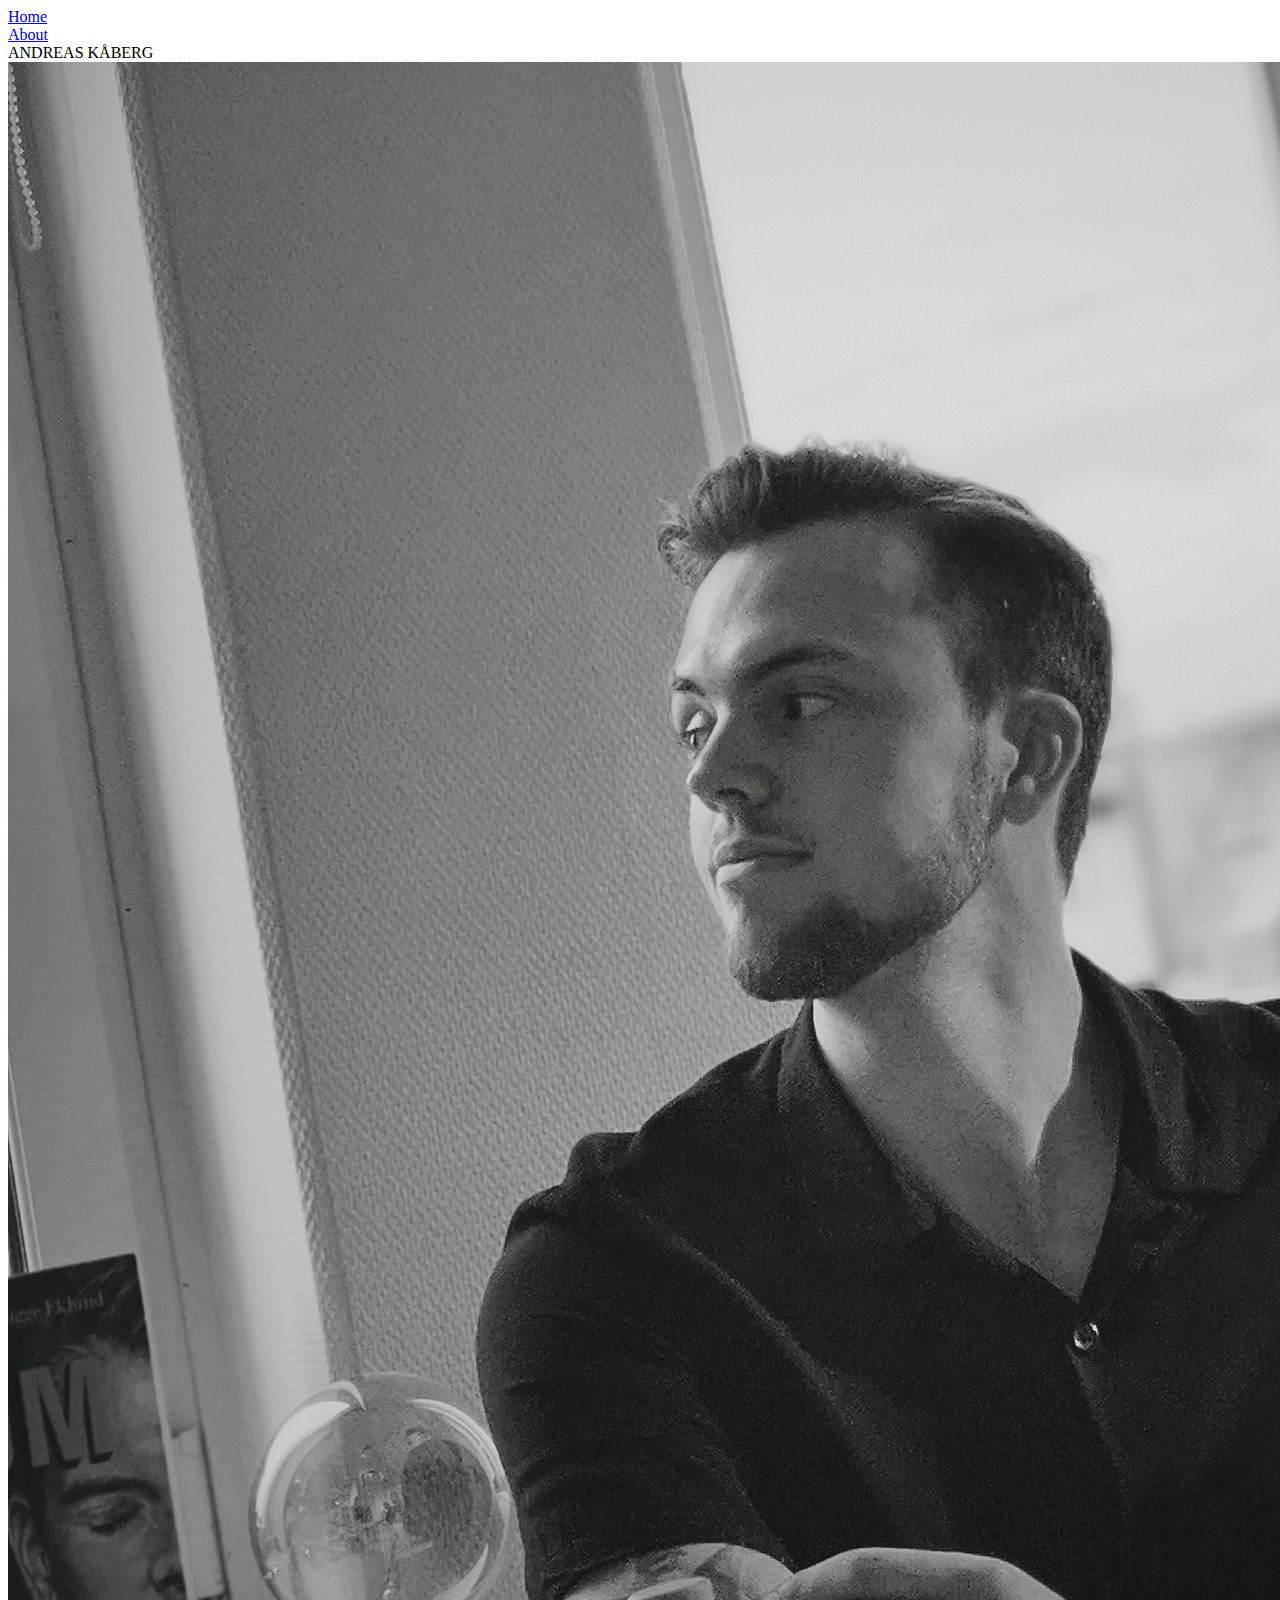
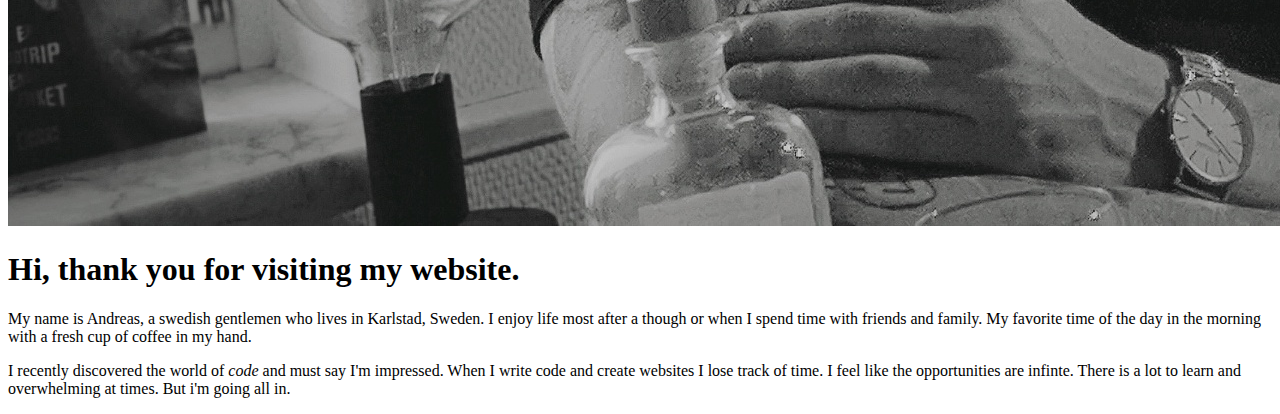
==== about.html @ d24b2565 "Add files via upload" ====
<!DOCTYPE html>
<html lang="en">
<head>
    <meta charset="UTF-8">
    <meta http-equiv="X-UA-Compatible" content="IE=edge">
    <meta name="viewport" content="width=device-width, initial-scale=1.0">
    <title>About</title>
    <link href="https://fonts.googleapis.com/css2?family=Lato&display=swap" rel="stylesheet">
    <link rel="stylesheet" href="style/style.css">
</head>
<body>
    <div class="container">
        <div class="nav-wrapper">
            <div class="left-side">

                <div class="nav-link-wrapper">
                  <a href="index.html">Home</a>
               </div>
               <div class="nav-link-wrapper active-nav-link">
                 <a href="about.html">About</a>
               </div>
            </div>

              <div class="right-side">
                <div class="brand">
                  <div>ANDREAS KÅBERG</div>
               </div>
              </div>
        </div>

        <div class="content-wrapper">
            <div class="two-column-wrapper">
                <div class="profile-image-wrapper">
                   <img src="bild-på-mig.jpg">
                </div>
                <div class="profile-content-wrapper">
                  <h1>Hi, thank you for visiting my website.</h1>


                  <p>My name is Andreas, a swedish gentlemen who lives in Karlstad, Sweden. I enjoy 
                      life most after a though or when I spend time with friends and family.
                      My favorite time of the day in the morning with a fresh cup of coffee in my hand.

                  </p>

                  <p>I recently discovered the world of <em>code</em> and must say I'm impressed.
                    When I write code and create websites I lose track of time. I feel like 
                    the opportunities are infinte. There is a lot to learn and overwhelming at times.
                    But i'm going all in.

                  </p>
                </div>
            </div> 
              

         </div>
        
        </body>
        </html>
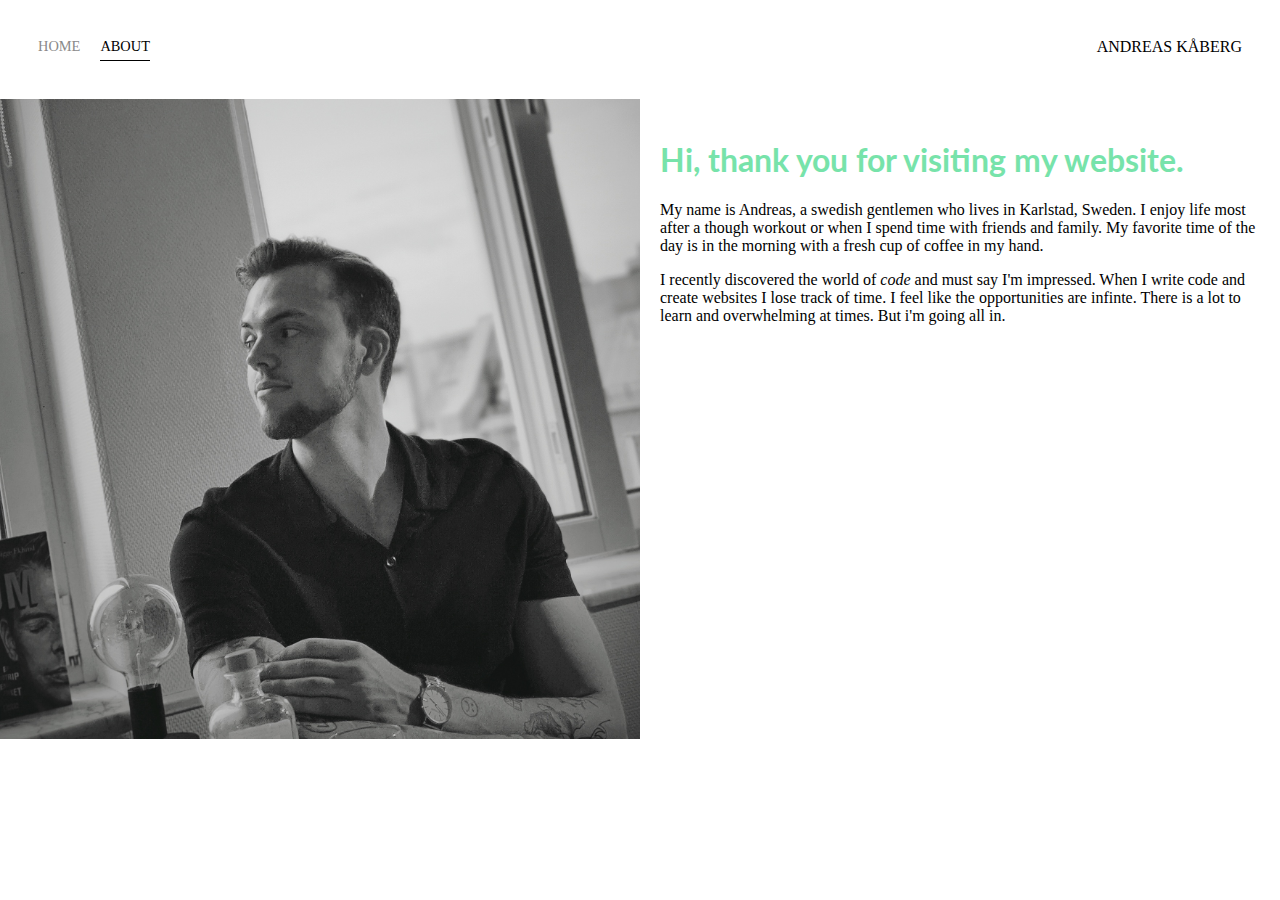
==== commit fea72c1f: "Update about.html" ====
--- a/about.html
+++ b/about.html
@@ -38,8 +38,8 @@
 
 
                   <p>My name is Andreas, a swedish gentlemen who lives in Karlstad, Sweden. I enjoy 
-                      life most after a though or when I spend time with friends and family.
-                      My favorite time of the day in the morning with a fresh cup of coffee in my hand.
+                      life most after a though workout or when I spend time with friends and family.
+                      My favorite time of the day is in the morning with a fresh cup of coffee in my hand.
 
                   </p>
 
@@ -60,4 +60,4 @@
 
 
 
-                  +                  
--- a/style/style.css
+++ b/style/style.css
@@ -0,0 +1,139 @@
+/* Master Styles */
+body {
+   margin: 0;
+}
+
+.container {
+    display: grid;
+    grid-template-columns: 1fr;
+
+}
+
+
+/* Nav Styles */
+.nav-wrapper {
+    display: flex;
+    justify-content: space-between;
+    padding: 38px;
+    
+}
+
+.left-side {
+    display: flex;
+
+}
+
+.nav-wrapper > .left-side > div {
+    margin-right: 20px;
+    font-size: 0.9em;
+    text-transform: uppercase;
+}
+
+.nav-link-wrapper {
+    height: 22px;
+    border-bottom: 1px solid transparent;
+    transition: border-bottom 0.5s;
+}
+
+.nav-link-wrapper a {
+    color: #8A8A8A;
+    text-decoration: none;
+    transition: color 0.5s;
+}
+
+.nav-link-wrapper:hover {
+    border-bottom: 1px solid black;
+
+}
+
+.nav-link-wrapper a:hover {
+    color:black;
+}
+
+.active-nav-link {
+    border-bottom: 1px solid black;
+}
+
+.active-nav-link a {
+    color: black !important;
+
+}
+/* Portfolio Styles */
+
+.portfolio-items-wrapper {
+    display: grid;
+    grid-template-columns: 1fr 1fr 1fr
+}
+
+.portfolio-item-wrapper {
+    position: relative;
+
+}
+ .portfolio-img-background {
+     height: 300px;
+     width: 100%;
+     background-size: cover;
+     background-position: center;
+     background-repeat: no-repeat;
+
+ }
+
+ .img-text-wrapper {
+     position: absolute;
+     top: 0;
+     display: flex;
+     flex-direction: column;
+     justify-content: center;
+     align-items: center;
+     height: 100%;
+     text-align: center;
+     padding-left: 100px;
+     padding-right: 100px;
+ }
+
+ .logo-wrapper img{
+     width: 100%;
+     margin-bottom: 20px;
+   
+     
+
+ }
+
+ .img-text-wrapper .subtitle {
+     transition: 1s;
+     color: transparent;
+     font-weight: 600;
+
+ }
+
+ .img-text-wrapper:hover .subtitle {
+    font-weight: 600;
+    color: #77E3AA;
+
+ }
+
+ .img-darken {
+    transition: 1s;
+     filter: brightness(10%);
+ }
+
+ /* About page */
+
+ .two-column-wrapper {
+     display: grid;
+     grid-template-columns: 1fr 1fr;
+ }
+
+ .profile-image-wrapper img{
+     width: 100%;
+ }
+
+ .profile-content-wrapper {
+     padding: 20px;
+
+ }
+
+ .profile-content-wrapper h1 {
+     color: #77E3AA;
+     font-family: 'Lato', sans-serif;
+ }
